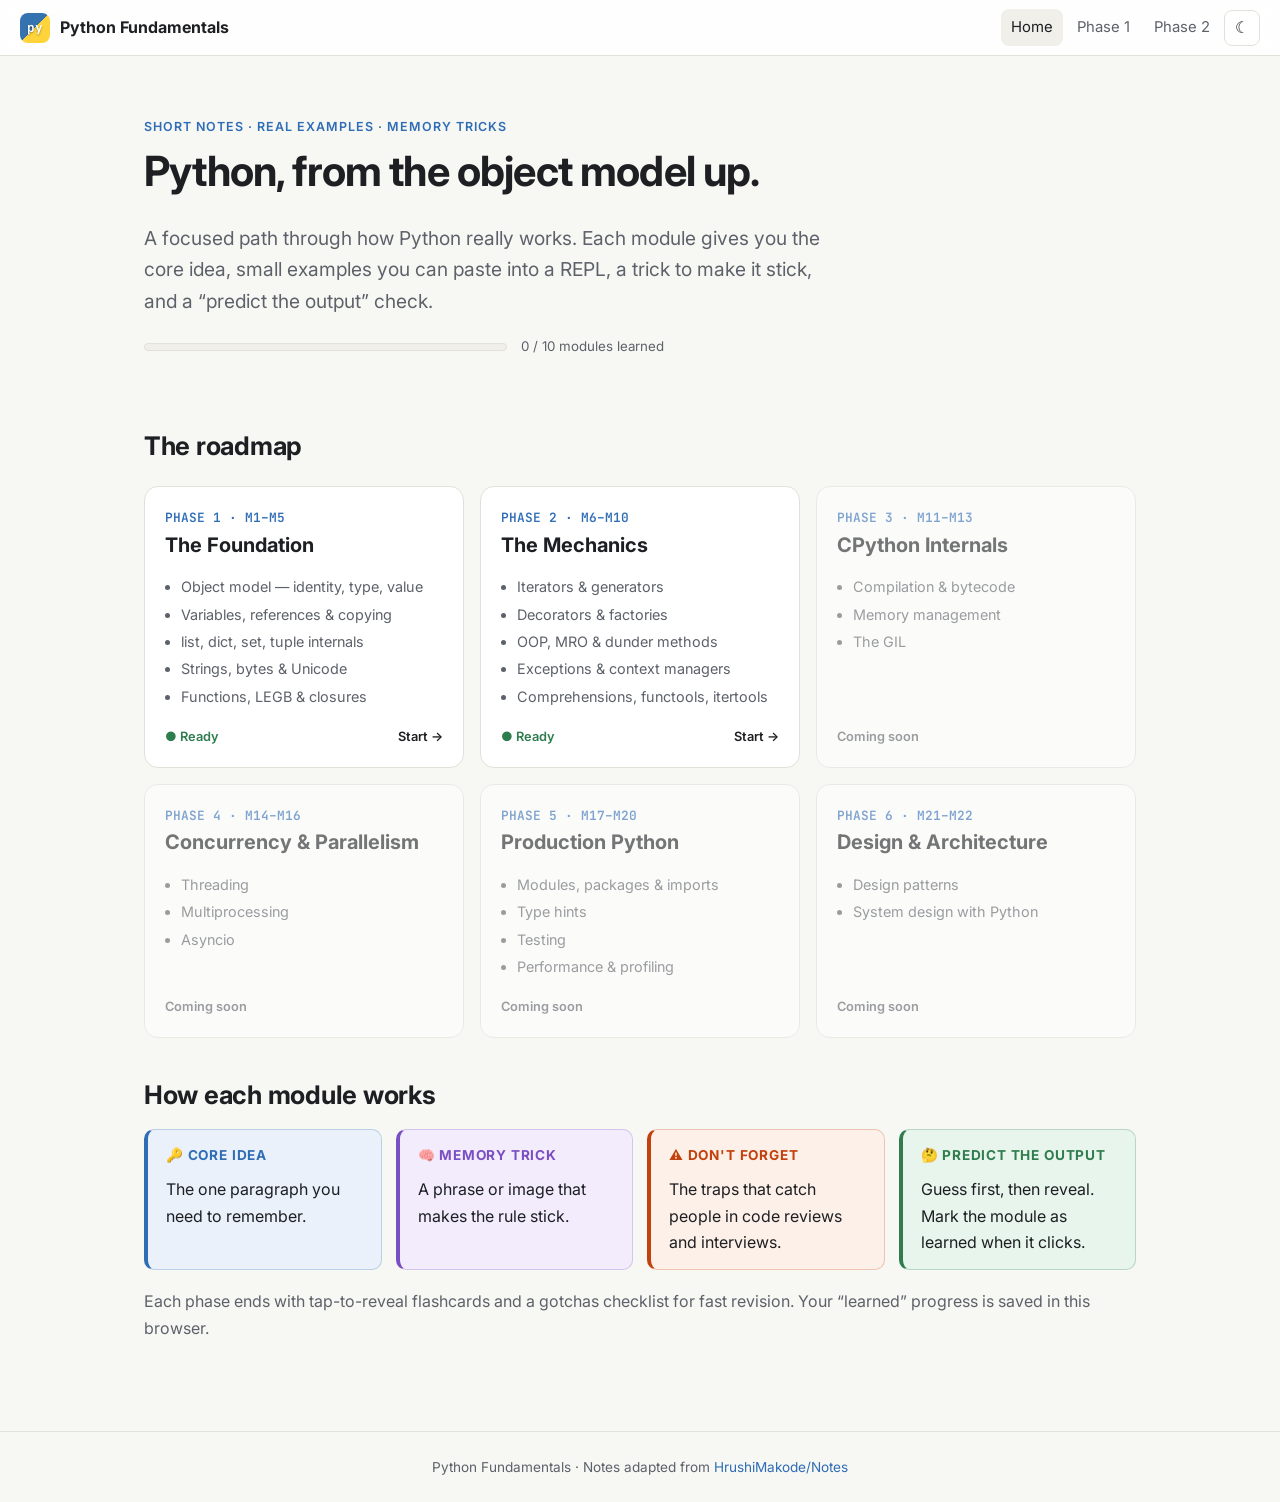
==== index.html @ c1294dc3 "Initial site: Python Fundamentals phases 1-2 Static site with short notes, examples, memory tricks, " ====
<!doctype html>
<html lang="en">
<head>
  <meta charset="utf-8">
  <meta name="viewport" content="width=device-width, initial-scale=1">
  <title>Python Fundamentals</title>
  <meta name="description" content="Learn Python fundamentals with short notes, runnable examples and easy-to-remember tricks.">
  <link rel="preconnect" href="https://fonts.googleapis.com">
  <link rel="preconnect" href="https://fonts.gstatic.com" crossorigin>
  <link href="https://fonts.googleapis.com/css2?family=Inter:wght@400;500;600;700&family=JetBrains+Mono:wght@400;600&display=swap" rel="stylesheet">
  <link rel="stylesheet" href="assets/css/style.css">
</head>
<body>

<header class="topbar">
  <a class="brand" href="index.html"><span class="brand-logo">py</span><span class="brand-text">Python Fundamentals</span></a>
  <nav class="topnav">
    <a href="index.html" class="active hide-sm">Home</a>
    <a href="phase-1-foundation.html">Phase 1</a>
    <a href="phase-2-mechanics.html">Phase 2</a>
    <button class="icon-btn" data-theme-toggle aria-label="Toggle dark mode">☾</button>
  </nav>
</header>

<main class="home">
  <section class="hero">
    <span class="eyebrow">Short notes · Real examples · Memory tricks</span>
    <h1>Python, from the object model up.</h1>
    <p class="lead">A focused path through how Python really works. Each module gives you the core idea, small examples you can paste into a REPL, a trick to make it stick, and a “predict the output” check.</p>

    <div class="progress-strip" data-progress="m1,m2,m3,m4,m5,m6,m7,m8,m9,m10">
      <div class="progress-bar"><span></span></div>
      <small class="muted" data-progress-label>0 / 10 modules learned</small>
    </div>
  </section>

  <h2>The roadmap</h2>
  <div class="phase-grid">
    <a class="phase-card" href="phase-1-foundation.html">
      <span class="phase-num">PHASE 1 · M1–M5</span>
      <h3>The Foundation</h3>
      <ul>
        <li>Object model — identity, type, value</li>
        <li>Variables, references &amp; copying</li>
        <li>list, dict, set, tuple internals</li>
        <li>Strings, bytes &amp; Unicode</li>
        <li>Functions, LEGB &amp; closures</li>
      </ul>
      <div class="status"><span class="ready">● Ready</span><span>Start →</span></div>
    </a>
    <a class="phase-card" href="phase-2-mechanics.html">
      <span class="phase-num">PHASE 2 · M6–M10</span>
      <h3>The Mechanics</h3>
      <ul>
        <li>Iterators &amp; generators</li>
        <li>Decorators &amp; factories</li>
        <li>OOP, MRO &amp; dunder methods</li>
        <li>Exceptions &amp; context managers</li>
        <li>Comprehensions, functools, itertools</li>
      </ul>
      <div class="status"><span class="ready">● Ready</span><span>Start →</span></div>
    </a>
    <div class="phase-card locked">
      <span class="phase-num">PHASE 3 · M11–M13</span>
      <h3>CPython Internals</h3>
      <ul><li>Compilation &amp; bytecode</li><li>Memory management</li><li>The GIL</li></ul>
      <div class="status">Coming soon</div>
    </div>
    <div class="phase-card locked">
      <span class="phase-num">PHASE 4 · M14–M16</span>
      <h3>Concurrency &amp; Parallelism</h3>
      <ul><li>Threading</li><li>Multiprocessing</li><li>Asyncio</li></ul>
      <div class="status">Coming soon</div>
    </div>
    <div class="phase-card locked">
      <span class="phase-num">PHASE 5 · M17–M20</span>
      <h3>Production Python</h3>
      <ul><li>Modules, packages &amp; imports</li><li>Type hints</li><li>Testing</li><li>Performance &amp; profiling</li></ul>
      <div class="status">Coming soon</div>
    </div>
    <div class="phase-card locked">
      <span class="phase-num">PHASE 6 · M21–M22</span>
      <h3>Design &amp; Architecture</h3>
      <ul><li>Design patterns</li><li>System design with Python</li></ul>
      <div class="status">Coming soon</div>
    </div>
  </div>

  <h2>How each module works</h2>
  <div class="how-grid">
    <div class="callout core"><div class="callout-title">🔑 Core idea</div><p>The one paragraph you need to remember.</p></div>
    <div class="callout trick"><div class="callout-title">🧠 Memory trick</div><p>A phrase or image that makes the rule stick.</p></div>
    <div class="callout warn"><div class="callout-title">⚠️ Don't forget</div><p>The traps that catch people in code reviews and interviews.</p></div>
    <div class="callout good"><div class="callout-title">🤔 Predict the output</div><p>Guess first, then reveal. Mark the module as learned when it clicks.</p></div>
  </div>
  <p class="muted">Each phase ends with tap-to-reveal flashcards and a gotchas checklist for fast revision. Your “learned” progress is saved in this browser.</p>
</main>

<footer class="footer">Python Fundamentals · Notes adapted from <a href="https://github.com/HrushiMakode/Notes/tree/master/Python">HrushiMakode/Notes</a></footer>

<script src="assets/js/app.js"></script>
</body>
</html>
---- assets/css/style.css ----
/* ==========================================================================
   Python Fundamentals — shared styles
   ========================================================================== */

:root {
  --bg: #f7f7f4;
  --surface: #ffffff;
  --surface-2: #f0efe9;
  --border: #e2e0d8;
  --text: #1d1f23;
  --text-muted: #5d6169;
  --accent: #2f6db5;          /* python blue */
  --accent-soft: #e5eef9;
  --accent-2: #e0a800;        /* python yellow */

  --core: #2f6db5;   --core-bg: #eaf1fb;
  --trick: #7a4fc4;  --trick-bg: #f2ecfc;
  --warn: #c2410c;   --warn-bg: #fdf0e8;
  --good: #2f7d4f;   --good-bg: #e8f5ed;

  --code-bg: #1e2230;
  --code-text: #e4e6ee;
  --tok-keyword: #c792ea;
  --tok-string: #c3e88d;
  --tok-number: #f78c6c;
  --tok-comment: #7f879c;
  --tok-func: #82aaff;
  --tok-builtin: #ffcb6b;
  --tok-meta: #89ddff;

  --radius: 10px;
  --sidebar-w: 270px;
  --topbar-h: 56px;
  --font-sans: "Inter", system-ui, -apple-system, "Segoe UI", sans-serif;
  --font-mono: "JetBrains Mono", ui-monospace, "Cascadia Code", Consolas, monospace;
  color-scheme: light;
}

@media (prefers-color-scheme: dark) {
  :root:not([data-theme="light"]) {
    --bg: #14161b;
    --surface: #1b1e25;
    --surface-2: #232731;
    --border: #2e333e;
    --text: #e6e8ec;
    --text-muted: #9aa1ad;
    --accent: #6ea8ef;
    --accent-soft: #1f2b3d;
    --accent-2: #ffd43b;
    --core: #6ea8ef;   --core-bg: #1a2433;
    --trick: #b392f0;  --trick-bg: #251f35;
    --warn: #f59e66;   --warn-bg: #2e1f17;
    --good: #6cc48f;   --good-bg: #17281e;
    --code-bg: #0f1117;
    color-scheme: dark;
  }
}
:root[data-theme="dark"] {
  --bg: #14161b;
  --surface: #1b1e25;
  --surface-2: #232731;
  --border: #2e333e;
  --text: #e6e8ec;
  --text-muted: #9aa1ad;
  --accent: #6ea8ef;
  --accent-soft: #1f2b3d;
  --accent-2: #ffd43b;
  --core: #6ea8ef;   --core-bg: #1a2433;
  --trick: #b392f0;  --trick-bg: #251f35;
  --warn: #f59e66;   --warn-bg: #2e1f17;
  --good: #6cc48f;   --good-bg: #17281e;
  --code-bg: #0f1117;
  color-scheme: dark;
}

/* ---------- Base ---------- */
*, *::before, *::after { box-sizing: border-box; }
html { scroll-behavior: smooth; scroll-padding-top: calc(var(--topbar-h) + 16px); }
body {
  margin: 0;
  background: var(--bg);
  color: var(--text);
  font-family: var(--font-sans);
  font-size: 16px;
  line-height: 1.65;
  -webkit-font-smoothing: antialiased;
}
a { color: var(--accent); text-decoration: none; }
a:hover { text-decoration: underline; }
h1, h2, h3, h4 { line-height: 1.25; margin: 1.6em 0 0.6em; }
h1 { font-size: 2.1rem; margin-top: 0; letter-spacing: -0.02em; }
h2 { font-size: 1.6rem; letter-spacing: -0.01em; }
h3 { font-size: 1.2rem; }
p { margin: 0.6em 0; }
ul, ol { padding-left: 1.3em; }
li { margin: 0.25em 0; }
code {
  font-family: var(--font-mono);
  font-size: 0.88em;
  background: var(--surface-2);
  border: 1px solid var(--border);
  border-radius: 5px;
  padding: 0.08em 0.35em;
}
kbd {
  font-family: var(--font-mono);
  font-size: 0.8em;
  border: 1px solid var(--border);
  border-bottom-width: 2px;
  border-radius: 4px;
  padding: 0 0.35em;
  background: var(--surface);
}
.muted { color: var(--text-muted); }

/* ---------- Top bar ---------- */
.topbar {
  position: sticky; top: 0; z-index: 50;
  height: var(--topbar-h);
  display: flex; align-items: center; gap: 16px;
  padding: 0 20px;
  background: color-mix(in srgb, var(--surface) 88%, transparent);
  backdrop-filter: blur(8px);
  border-bottom: 1px solid var(--border);
}
.brand {
  display: flex; align-items: center; gap: 10px;
  font-weight: 700; color: var(--text); white-space: nowrap;
}
.brand:hover { text-decoration: none; }
.brand-logo {
  width: 30px; height: 30px; border-radius: 8px;
  display: grid; place-items: center;
  background: linear-gradient(135deg, #3572b0 50%, #ffd43b 50%);
  color: #fff; font-family: var(--font-mono); font-size: 0.8rem; font-weight: 700;
  text-shadow: 0 1px 2px rgba(0,0,0,.4);
}
.topnav { display: flex; gap: 4px; margin-left: auto; align-items: center; }
.topnav a {
  color: var(--text-muted); padding: 6px 10px; border-radius: 8px; font-size: 0.93rem;
}
.topnav a:hover, .topnav a.active { color: var(--text); background: var(--surface-2); text-decoration: none; }
.icon-btn {
  border: 1px solid var(--border); background: var(--surface); color: var(--text);
  width: 36px; height: 36px; border-radius: 8px; cursor: pointer;
  display: grid; place-items: center; font-size: 1rem;
}
.icon-btn:hover { background: var(--surface-2); }
.menu-btn { display: none; }

/* ---------- Layout ---------- */
.layout {
  display: grid;
  grid-template-columns: var(--sidebar-w) minmax(0, 1fr);
  max-width: 1280px; margin: 0 auto;
}
.sidebar {
  position: sticky; top: var(--topbar-h);
  height: calc(100vh - var(--topbar-h));
  overflow-y: auto;
  padding: 24px 16px 40px 20px;
  border-right: 1px solid var(--border);
  font-size: 0.92rem;
}
.sidebar h4 {
  margin: 0 0 8px; font-size: 0.75rem; text-transform: uppercase;
  letter-spacing: 0.08em; color: var(--text-muted);
}
.sidebar ol { list-style: none; padding: 0; margin: 0 0 20px; }
.sidebar li { margin: 0; }
.sidebar a {
  display: flex; align-items: center; gap: 8px;
  padding: 6px 10px; border-radius: 7px; color: var(--text-muted);
}
.sidebar a:hover { background: var(--surface-2); color: var(--text); text-decoration: none; }
.sidebar a.active { background: var(--accent-soft); color: var(--accent); font-weight: 600; }
.sidebar .sub a { padding-left: 28px; font-size: 0.86rem; }
.sidebar .done-dot {
  width: 8px; height: 8px; border-radius: 50%; flex: none;
  border: 1.5px solid var(--border);
}
.sidebar .done-dot.on { background: var(--good); border-color: var(--good); }

.content {
  padding: 36px 48px 80px;
  max-width: 900px;
  width: 100%;
  min-width: 0;
}

/* ---------- Page header ---------- */
.eyebrow {
  display: inline-block; font-size: 0.78rem; font-weight: 600;
  text-transform: uppercase; letter-spacing: 0.08em;
  color: var(--accent); margin-bottom: 8px;
}
.lead { font-size: 1.12rem; color: var(--text-muted); max-width: 680px; }
.roadmap {
  display: flex; flex-wrap: wrap; gap: 8px; margin: 22px 0 8px; padding: 0; list-style: none;
}
.roadmap li { margin: 0; }
.roadmap a {
  display: inline-flex; align-items: center; gap: 6px;
  padding: 6px 12px; border-radius: 999px;
  border: 1px solid var(--border); background: var(--surface);
  color: var(--text); font-size: 0.88rem;
}
.roadmap a:hover { border-color: var(--accent); text-decoration: none; }
.roadmap .num { font-family: var(--font-mono); color: var(--accent); font-weight: 600; }

/* ---------- Module sections ---------- */
.module {
  margin-top: 56px;
  padding-top: 8px;
  border-top: 1px solid var(--border);
}
.module-head { display: flex; align-items: flex-start; gap: 16px; justify-content: space-between; flex-wrap: wrap; }
.module-head h2 { margin-top: 0.8em; }
.module-tag {
  font-family: var(--font-mono); font-size: 0.8rem; font-weight: 600;
  color: var(--accent); display: block; margin-top: 28px;
}
.learn-btn {
  margin-top: 1.4em;
  border: 1px solid var(--border); background: var(--surface); color: var(--text-muted);
  padding: 7px 14px; border-radius: 999px; cursor: pointer; font: inherit; font-size: 0.86rem;
}
.learn-btn:hover { border-color: var(--good); color: var(--good); }
.learn-btn.on { background: var(--good-bg); border-color: var(--good); color: var(--good); font-weight: 600; }

/* ---------- Callouts ---------- */
.callout {
  border-radius: var(--radius);
  padding: 14px 18px;
  margin: 18px 0;
  border: 1px solid transparent;
  border-left-width: 4px;
}
.callout > :first-child { margin-top: 0; }
.callout > :last-child { margin-bottom: 0; }
.callout-title {
  display: flex; align-items: center; gap: 8px;
  font-weight: 700; font-size: 0.85rem; text-transform: uppercase; letter-spacing: 0.06em;
  margin-bottom: 6px;
}
.callout.core  { background: var(--core-bg);  border-color: color-mix(in srgb, var(--core) 25%, transparent);  border-left-color: var(--core); }
.callout.core .callout-title { color: var(--core); }
.callout.trick { background: var(--trick-bg); border-color: color-mix(in srgb, var(--trick) 25%, transparent); border-left-color: var(--trick); }
.callout.trick .callout-title { color: var(--trick); }
.callout.warn  { background: var(--warn-bg);  border-color: color-mix(in srgb, var(--warn) 25%, transparent);  border-left-color: var(--warn); }
.callout.warn .callout-title { color: var(--warn); }
.callout.good  { background: var(--good-bg);  border-color: color-mix(in srgb, var(--good) 25%, transparent);  border-left-color: var(--good); }
.callout.good .callout-title { color: var(--good); }
.callout ul { margin: 0.3em 0; }
.callout .mnemonic {
  font-size: 1.15rem; font-weight: 700; letter-spacing: 0.01em; margin: 2px 0 4px;
}

/* ---------- Tables ---------- */
.table-wrap { overflow-x: auto; margin: 16px 0; border: 1px solid var(--border); border-radius: var(--radius); }
table { width: 100%; border-collapse: collapse; font-size: 0.93rem; background: var(--surface); }
th, td { padding: 9px 14px; text-align: left; border-bottom: 1px solid var(--border); vertical-align: top; }
th { background: var(--surface-2); font-weight: 600; font-size: 0.85rem; }
tr:last-child td { border-bottom: none; }

/* ---------- Code ---------- */
.code {
  position: relative;
  margin: 16px 0;
  border-radius: var(--radius);
  background: var(--code-bg);
  overflow: hidden;
}
.code-label {
  display: flex; justify-content: space-between; align-items: center;
  padding: 6px 12px 6px 16px;
  font-family: var(--font-mono); font-size: 0.75rem; color: #8b93a7;
  border-bottom: 1px solid rgba(255,255,255,0.06);
}
.copy-btn {
  border: 1px solid rgba(255,255,255,0.12); background: transparent; color: #aab2c5;
  font: inherit; font-size: 0.72rem; padding: 2px 8px; border-radius: 5px; cursor: pointer;
}
.copy-btn:hover { color: #fff; border-color: rgba(255,255,255,0.3); }
pre {
  margin: 0; padding: 14px 16px; overflow-x: auto;
  font-family: var(--font-mono); font-size: 0.86rem; line-height: 1.6;
  color: var(--code-text);
}
pre code { background: none; border: none; padding: 0; font-size: inherit; color: inherit; }

/* highlight.js tokens — themed via variables */
.hljs-keyword, .hljs-literal, .hljs-selector-tag { color: var(--tok-keyword); }
.hljs-string, .hljs-subst .hljs-string { color: var(--tok-string); }
.hljs-number { color: var(--tok-number); }
.hljs-comment { color: var(--tok-comment); font-style: italic; }
.hljs-title, .hljs-title.function_, .hljs-title.class_ { color: var(--tok-func); }
.hljs-built_in, .hljs-type { color: var(--tok-builtin); }
.hljs-meta, .hljs-decorator, .hljs-params { color: var(--tok-meta); }
.hljs-subst { color: var(--code-text); }

/* ASCII diagrams */
pre.diagram {
  background: var(--surface); color: var(--text);
  border: 1px solid var(--border); border-radius: var(--radius);
  font-size: 0.82rem; margin: 16px 0;
}

/* ---------- Predict the output ---------- */
.predict {
  border: 1px solid var(--border); border-radius: var(--radius);
  background: var(--surface); margin: 20px 0; overflow: hidden;
}
.predict-head {
  padding: 10px 16px; font-weight: 600; font-size: 0.9rem;
  display: flex; gap: 8px; align-items: center;
  border-bottom: 1px solid var(--border); background: var(--surface-2);
}
.predict .code { margin: 0; border-radius: 0; }
.predict details { padding: 0; }
.predict summary {
  cursor: pointer; padding: 10px 16px; font-weight: 600; color: var(--accent);
  font-size: 0.9rem; list-style: none; user-select: none;
}
.predict summary::-webkit-details-marker { display: none; }
.predict summary::before { content: "▸ "; }
.predict details[open] summary::before { content: "▾ "; }
.predict .answer { padding: 0 16px 14px; }
.predict .answer pre { background: var(--surface-2); color: var(--text); border-radius: 8px; padding: 10px 14px; }

/* ---------- Visual diagrams ---------- */
.diagram-box {
  border: 1px solid var(--border); border-radius: var(--radius);
  background: var(--surface); padding: 20px; margin: 18px 0;
}
.diagram-box svg { display: block; width: 100%; height: auto; max-width: 640px; margin: 0 auto; }
.diagram-box svg text { font-family: var(--font-sans); fill: var(--text); }
.diagram-box svg .mono { font-family: var(--font-mono); }
.diagram-caption { text-align: center; font-size: 0.85rem; color: var(--text-muted); margin-top: 10px; }

.split { display: grid; grid-template-columns: 1fr 1fr; gap: 14px; margin: 16px 0; }
.split > div {
  border: 1px solid var(--border); border-radius: var(--radius); padding: 14px 16px; background: var(--surface);
}
.split h4 { margin: 0 0 6px; font-size: 0.95rem; }
.split .pill-row { display: flex; flex-wrap: wrap; gap: 6px; }
.pill {
  font-family: var(--font-mono); font-size: 0.8rem; padding: 2px 9px; border-radius: 999px;
  border: 1px solid var(--border); background: var(--surface-2);
}
.split .mut h4 { color: var(--warn); }
.split .imm h4 { color: var(--good); }

/* nested LEGB */
.legb { margin: 18px 0; }
.legb div {
  border: 2px solid var(--border); border-radius: 12px; padding: 10px 14px 14px;
  font-size: 0.9rem;
}
.legb div div { margin-top: 8px; }
.legb .b { background: var(--surface-2); }
.legb .g { background: var(--surface); }
.legb .e { background: var(--accent-soft); border-color: color-mix(in srgb, var(--accent) 30%, transparent); }
.legb .l { background: var(--trick-bg); border-color: color-mix(in srgb, var(--trick) 40%, transparent); }
.legb strong { font-family: var(--font-mono); }

/* exception tree */
.tree { font-family: var(--font-mono); font-size: 0.88rem; margin: 16px 0; padding: 14px 18px;
  border: 1px solid var(--border); border-radius: var(--radius); background: var(--surface); }
.tree ul { list-style: none; padding-left: 22px; margin: 0; border-left: 1px dashed var(--border); }
.tree > ul { border-left: none; padding-left: 0; }
.tree li { margin: 4px 0; }
.tree .bad { color: var(--warn); }
.tree .ok { color: var(--good); font-weight: 600; }
.tree .note { font-family: var(--font-sans); color: var(--text-muted); font-size: 0.82rem; }

/* flow steps */
.flow { display: flex; flex-wrap: wrap; align-items: center; gap: 8px; margin: 16px 0; }
.flow .step {
  padding: 8px 12px; border-radius: 8px; border: 1px solid var(--border);
  background: var(--surface); font-size: 0.88rem;
}
.flow .step code { font-size: 0.82rem; }
.flow .arrow { color: var(--text-muted); font-weight: 700; }

/* ---------- Flashcards ---------- */
.flashcards { display: grid; grid-template-columns: repeat(auto-fill, minmax(250px, 1fr)); gap: 14px; margin: 18px 0; }
.flashcard {
  perspective: 1000px; min-height: 150px; cursor: pointer;
  border: none; background: none; padding: 0; font: inherit; color: inherit; text-align: left;
}
.flashcard-inner {
  position: relative; width: 100%; height: 100%; min-height: 150px;
  transition: transform 0.45s; transform-style: preserve-3d;
}
.flashcard.flipped .flashcard-inner { transform: rotateY(180deg); }
.flashcard-face {
  position: absolute; inset: 0; backface-visibility: hidden;
  border: 1px solid var(--border); border-radius: var(--radius);
  padding: 16px 16px 26px; display: block; overflow-y: auto;
  font-size: 0.92rem;
}
.flashcard-front { background: var(--surface); font-weight: 600; }
.flashcard-front::after { content: "tap to reveal"; position: absolute; bottom: 10px; right: 14px; font-size: 0.72rem; font-weight: 400; color: var(--text-muted); }
.flashcard-back { background: var(--accent-soft); transform: rotateY(180deg); }
.flashcard:focus-visible .flashcard-face { outline: 2px solid var(--accent); outline-offset: 2px; }

/* ---------- Gotcha checklist ---------- */
.gotchas { counter-reset: g; list-style: none; padding: 0; }
.gotchas li {
  counter-increment: g; position: relative;
  padding: 10px 14px 10px 50px; margin: 8px 0;
  border: 1px solid var(--border); border-radius: 8px; background: var(--surface);
}
.gotchas li::before {
  content: counter(g); position: absolute; left: 12px; top: 10px;
  width: 26px; height: 26px; border-radius: 50%;
  background: var(--warn-bg); color: var(--warn); font-weight: 700; font-size: 0.8rem;
  display: grid; place-items: center;
}

/* ---------- Home page ---------- */
.hero { padding: 56px 0 24px; }
.hero h1 { font-size: 2.6rem; }
.hero .lead { font-size: 1.2rem; }
.home { max-width: 1040px; margin: 0 auto; padding: 0 24px 80px; }
.progress-strip {
  display: flex; align-items: center; gap: 14px; margin: 18px 0 8px; max-width: 520px;
}
.progress-bar { flex: 1; height: 8px; background: var(--surface-2); border-radius: 999px; overflow: hidden; border: 1px solid var(--border); }
.progress-bar span { display: block; height: 100%; width: 0; background: var(--good); transition: width .4s; }
.phase-grid { display: grid; grid-template-columns: repeat(auto-fill, minmax(300px, 1fr)); gap: 16px; margin: 24px 0; }
.phase-card {
  display: flex; flex-direction: column;
  border: 1px solid var(--border); border-radius: 14px; background: var(--surface);
  padding: 20px; color: var(--text); position: relative;
  transition: border-color .2s, transform .2s;
}
a.phase-card:hover { border-color: var(--accent); text-decoration: none; transform: translateY(-2px); }
.phase-card .phase-num { font-family: var(--font-mono); font-size: 0.8rem; color: var(--accent); font-weight: 600; }
.phase-card h3 { margin: 4px 0 8px; font-size: 1.25rem; }
.phase-card ul { margin: 6px 0 14px; padding-left: 1.1em; color: var(--text-muted); font-size: 0.9rem; }
.phase-card .status {
  margin-top: auto; font-size: 0.8rem; font-weight: 600;
  display: flex; justify-content: space-between; align-items: center;
}
.phase-card .status .ready { color: var(--good); }
.phase-card.locked { opacity: 0.6; }
.phase-card.locked .status { color: var(--text-muted); }
.how-grid { display: grid; grid-template-columns: repeat(auto-fill, minmax(220px, 1fr)); gap: 14px; margin: 18px 0; }
.how-grid .callout { margin: 0; }

.footer {
  border-top: 1px solid var(--border); padding: 24px; text-align: center;
  color: var(--text-muted); font-size: 0.85rem;
}

.pager { display: flex; justify-content: space-between; gap: 16px; margin-top: 56px; flex-wrap: wrap; }
.pager a {
  flex: 1; min-width: 200px; border: 1px solid var(--border); border-radius: var(--radius);
  padding: 14px 18px; background: var(--surface); color: var(--text);
}
.pager a:hover { border-color: var(--accent); text-decoration: none; }
.pager small { display: block; color: var(--text-muted); }
.pager .next { text-align: right; }

/* ---------- Responsive ---------- */
@media (max-width: 900px) {
  .layout { grid-template-columns: minmax(0, 1fr); }
  .menu-btn { display: grid; }
  .sidebar {
    position: fixed; top: var(--topbar-h); left: 0; z-index: 40;
    width: min(300px, 85vw); background: var(--surface);
    transform: translateX(-100%); transition: transform .25s;
    box-shadow: 0 10px 30px rgba(0,0,0,.2);
  }
  body.nav-open .sidebar { transform: translateX(0); }
  .content { padding: 24px 16px 64px; }
  .topnav a.hide-sm { display: none; }
  .split { grid-template-columns: 1fr; }
  h1 { font-size: 1.75rem; }
  .hero h1 { font-size: 2rem; }
  .home { padding: 0 16px 64px; }
}
@media (max-width: 520px) {
  .topnav a { padding: 6px 7px; font-size: 0.85rem; }
  .brand span.brand-text { display: none; }
}
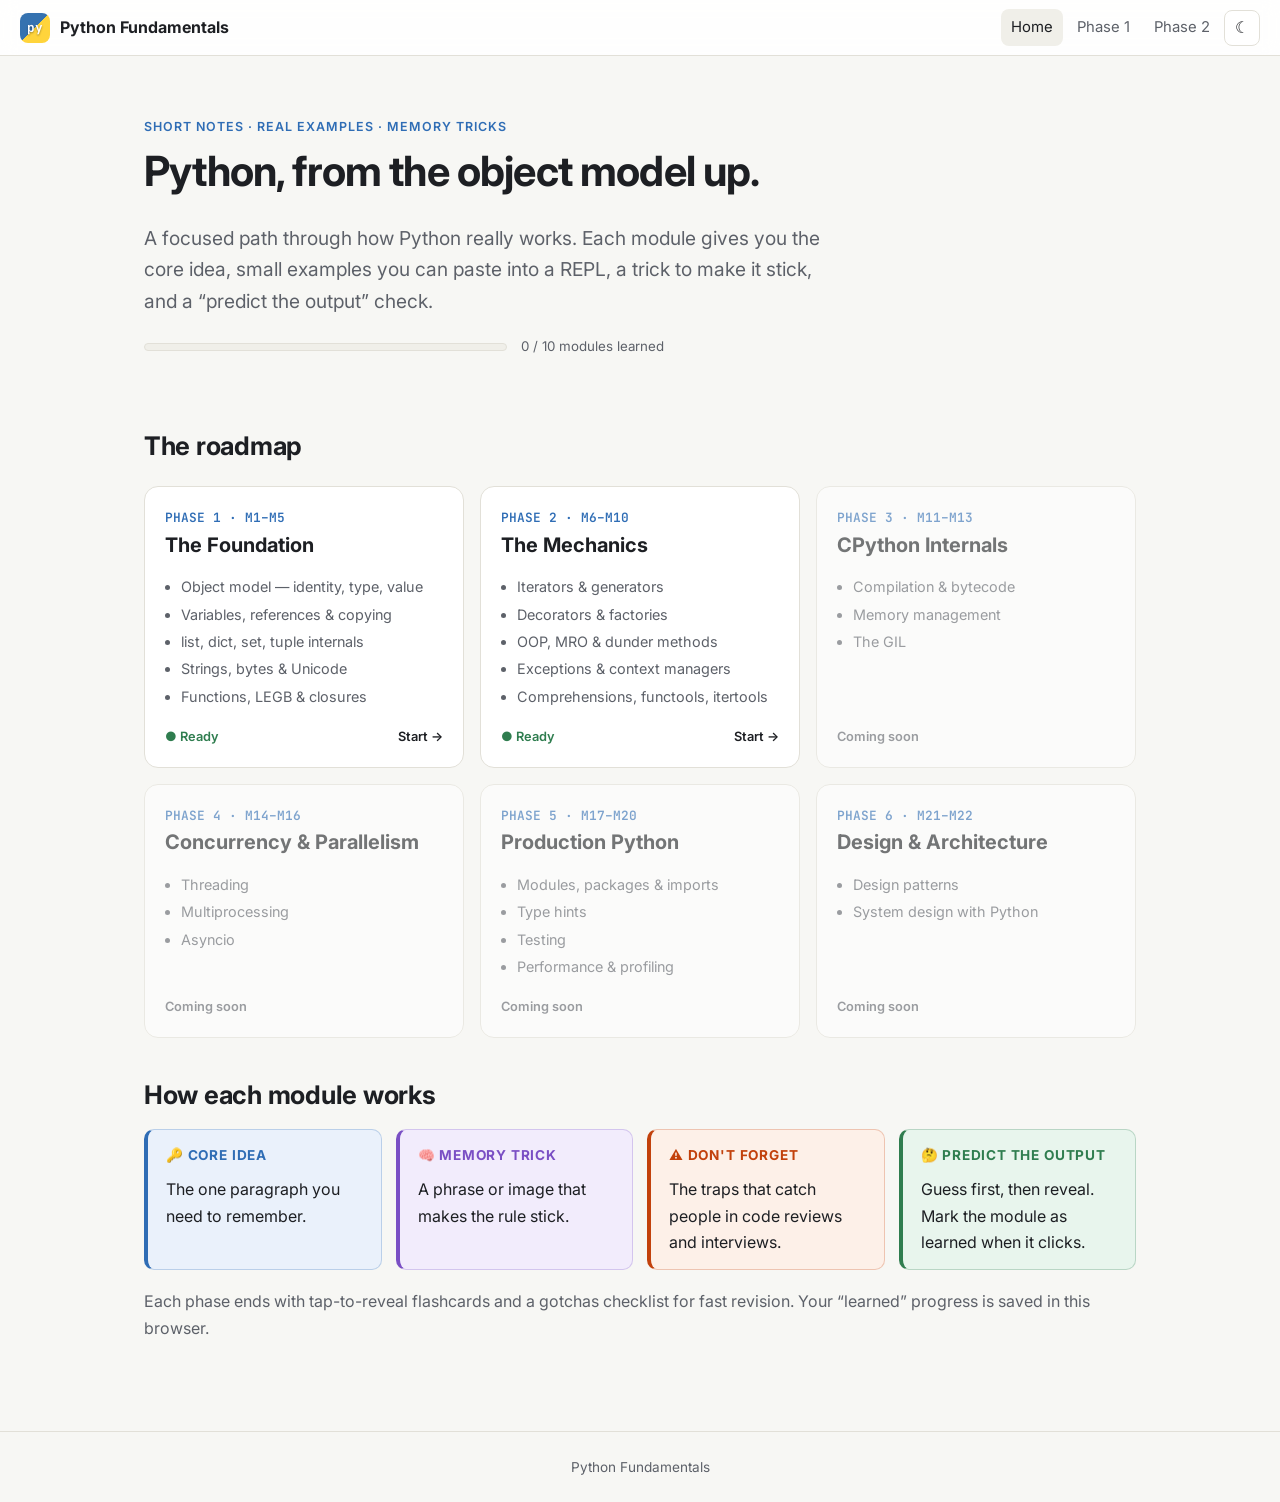
==== commit 5756688f: "Remove source attribution from footers and README" ====
--- a/index.html
+++ b/index.html
@@ -96,7 +96,7 @@
   <p class="muted">Each phase ends with tap-to-reveal flashcards and a gotchas checklist for fast revision. Your “learned” progress is saved in this browser.</p>
 </main>
 
-<footer class="footer">Python Fundamentals · Notes adapted from <a href="https://github.com/HrushiMakode/Notes/tree/master/Python">HrushiMakode/Notes</a></footer>
+<footer class="footer">Python Fundamentals</footer>
 
 <script src="assets/js/app.js"></script>
 </body>
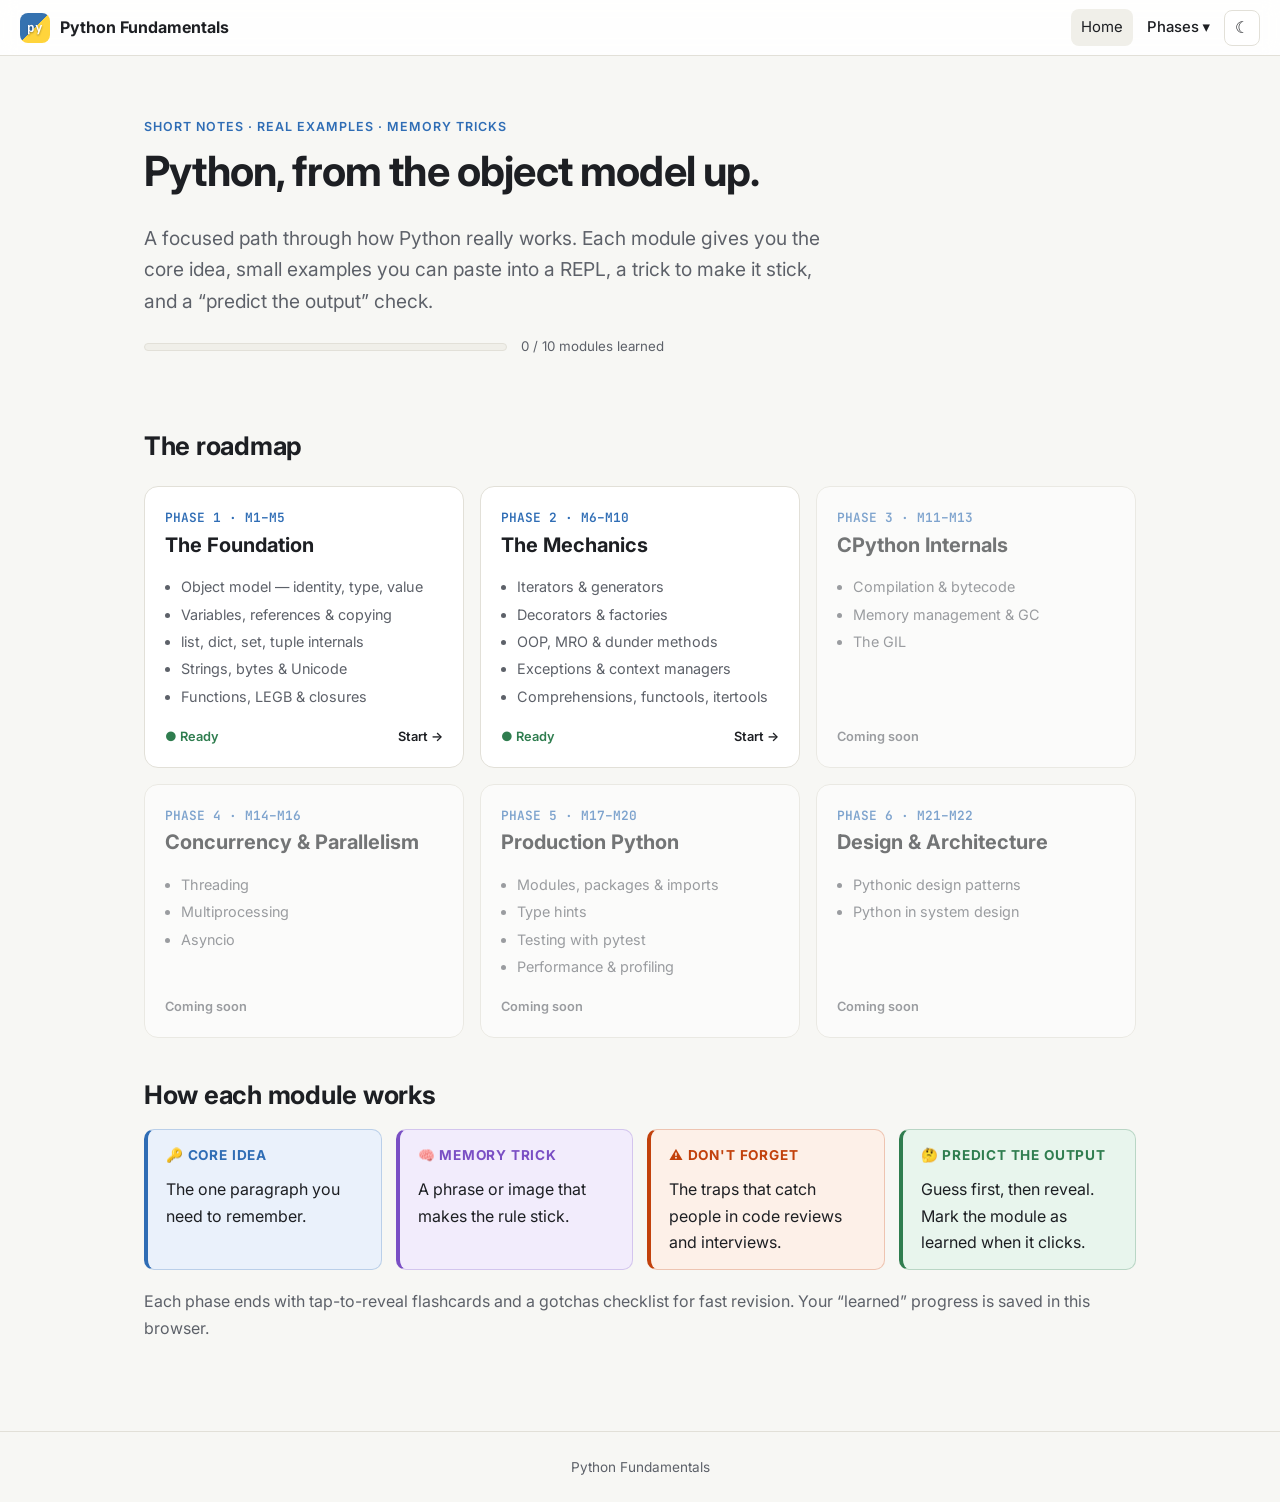
==== commit 63990ce1: "Make phase navigation data-driven for all six phases Top-bar phase menu, home page cards and progres" ====
--- a/index.html
+++ b/index.html
@@ -16,8 +16,7 @@
   <a class="brand" href="index.html"><span class="brand-logo">py</span><span class="brand-text">Python Fundamentals</span></a>
   <nav class="topnav">
     <a href="index.html" class="active hide-sm">Home</a>
-    <a href="phase-1-foundation.html">Phase 1</a>
-    <a href="phase-2-mechanics.html">Phase 2</a>
+    <div data-phase-menu></div>
     <button class="icon-btn" data-theme-toggle aria-label="Toggle dark mode">☾</button>
   </nav>
 </header>
@@ -28,63 +27,14 @@
     <h1>Python, from the object model up.</h1>
     <p class="lead">A focused path through how Python really works. Each module gives you the core idea, small examples you can paste into a REPL, a trick to make it stick, and a “predict the output” check.</p>
 
-    <div class="progress-strip" data-progress="m1,m2,m3,m4,m5,m6,m7,m8,m9,m10">
+    <div class="progress-strip" data-progress="">
       <div class="progress-bar"><span></span></div>
-      <small class="muted" data-progress-label>0 / 10 modules learned</small>
+      <small class="muted" data-progress-label>&nbsp;</small>
     </div>
   </section>
 
   <h2>The roadmap</h2>
-  <div class="phase-grid">
-    <a class="phase-card" href="phase-1-foundation.html">
-      <span class="phase-num">PHASE 1 · M1–M5</span>
-      <h3>The Foundation</h3>
-      <ul>
-        <li>Object model — identity, type, value</li>
-        <li>Variables, references &amp; copying</li>
-        <li>list, dict, set, tuple internals</li>
-        <li>Strings, bytes &amp; Unicode</li>
-        <li>Functions, LEGB &amp; closures</li>
-      </ul>
-      <div class="status"><span class="ready">● Ready</span><span>Start →</span></div>
-    </a>
-    <a class="phase-card" href="phase-2-mechanics.html">
-      <span class="phase-num">PHASE 2 · M6–M10</span>
-      <h3>The Mechanics</h3>
-      <ul>
-        <li>Iterators &amp; generators</li>
-        <li>Decorators &amp; factories</li>
-        <li>OOP, MRO &amp; dunder methods</li>
-        <li>Exceptions &amp; context managers</li>
-        <li>Comprehensions, functools, itertools</li>
-      </ul>
-      <div class="status"><span class="ready">● Ready</span><span>Start →</span></div>
-    </a>
-    <div class="phase-card locked">
-      <span class="phase-num">PHASE 3 · M11–M13</span>
-      <h3>CPython Internals</h3>
-      <ul><li>Compilation &amp; bytecode</li><li>Memory management</li><li>The GIL</li></ul>
-      <div class="status">Coming soon</div>
-    </div>
-    <div class="phase-card locked">
-      <span class="phase-num">PHASE 4 · M14–M16</span>
-      <h3>Concurrency &amp; Parallelism</h3>
-      <ul><li>Threading</li><li>Multiprocessing</li><li>Asyncio</li></ul>
-      <div class="status">Coming soon</div>
-    </div>
-    <div class="phase-card locked">
-      <span class="phase-num">PHASE 5 · M17–M20</span>
-      <h3>Production Python</h3>
-      <ul><li>Modules, packages &amp; imports</li><li>Type hints</li><li>Testing</li><li>Performance &amp; profiling</li></ul>
-      <div class="status">Coming soon</div>
-    </div>
-    <div class="phase-card locked">
-      <span class="phase-num">PHASE 6 · M21–M22</span>
-      <h3>Design &amp; Architecture</h3>
-      <ul><li>Design patterns</li><li>System design with Python</li></ul>
-      <div class="status">Coming soon</div>
-    </div>
-  </div>
+  <div class="phase-grid" data-phase-grid></div>
 
   <h2>How each module works</h2>
   <div class="how-grid">
--- a/assets/css/style.css
+++ b/assets/css/style.css
@@ -140,6 +140,33 @@
   color: var(--text-muted); padding: 6px 10px; border-radius: 8px; font-size: 0.93rem;
 }
 .topnav a:hover, .topnav a.active { color: var(--text); background: var(--surface-2); text-decoration: none; }
+.phase-menu { position: relative; }
+.phase-menu summary {
+  list-style: none; cursor: pointer; user-select: none;
+  color: var(--text); padding: 6px 10px; border-radius: 8px; font-size: 0.93rem; font-weight: 500;
+}
+.phase-menu summary::-webkit-details-marker { display: none; }
+.phase-menu summary:hover, .phase-menu[open] summary { background: var(--surface-2); }
+.phase-menu-list {
+  position: absolute; right: 0; top: calc(100% + 6px); z-index: 60;
+  width: 270px; padding: 6px;
+  background: var(--surface); border: 1px solid var(--border); border-radius: 12px;
+  box-shadow: 0 12px 32px rgba(0,0,0,.18);
+}
+.phase-menu-list a, .phase-menu-list span.soon {
+  display: flex; align-items: center; gap: 10px;
+  padding: 8px 10px; border-radius: 8px; color: var(--text); font-size: 0.9rem;
+}
+.phase-menu-list a:hover { background: var(--surface-2); text-decoration: none; }
+.phase-menu-list a.active { background: var(--accent-soft); color: var(--accent); font-weight: 600; }
+.phase-menu-list span.soon { color: var(--text-muted); cursor: default; }
+.phase-menu-list .num {
+  width: 22px; height: 22px; border-radius: 6px; flex: none;
+  display: grid; place-items: center;
+  font-family: var(--font-mono); font-size: 0.75rem; font-weight: 600;
+  background: var(--surface-2); color: var(--accent);
+}
+.phase-menu-list small { margin-left: auto; font-size: 0.72rem; color: var(--text-muted); }
 .icon-btn {
   border: 1px solid var(--border); background: var(--surface); color: var(--text);
   width: 36px; height: 36px; border-radius: 8px; cursor: pointer;
